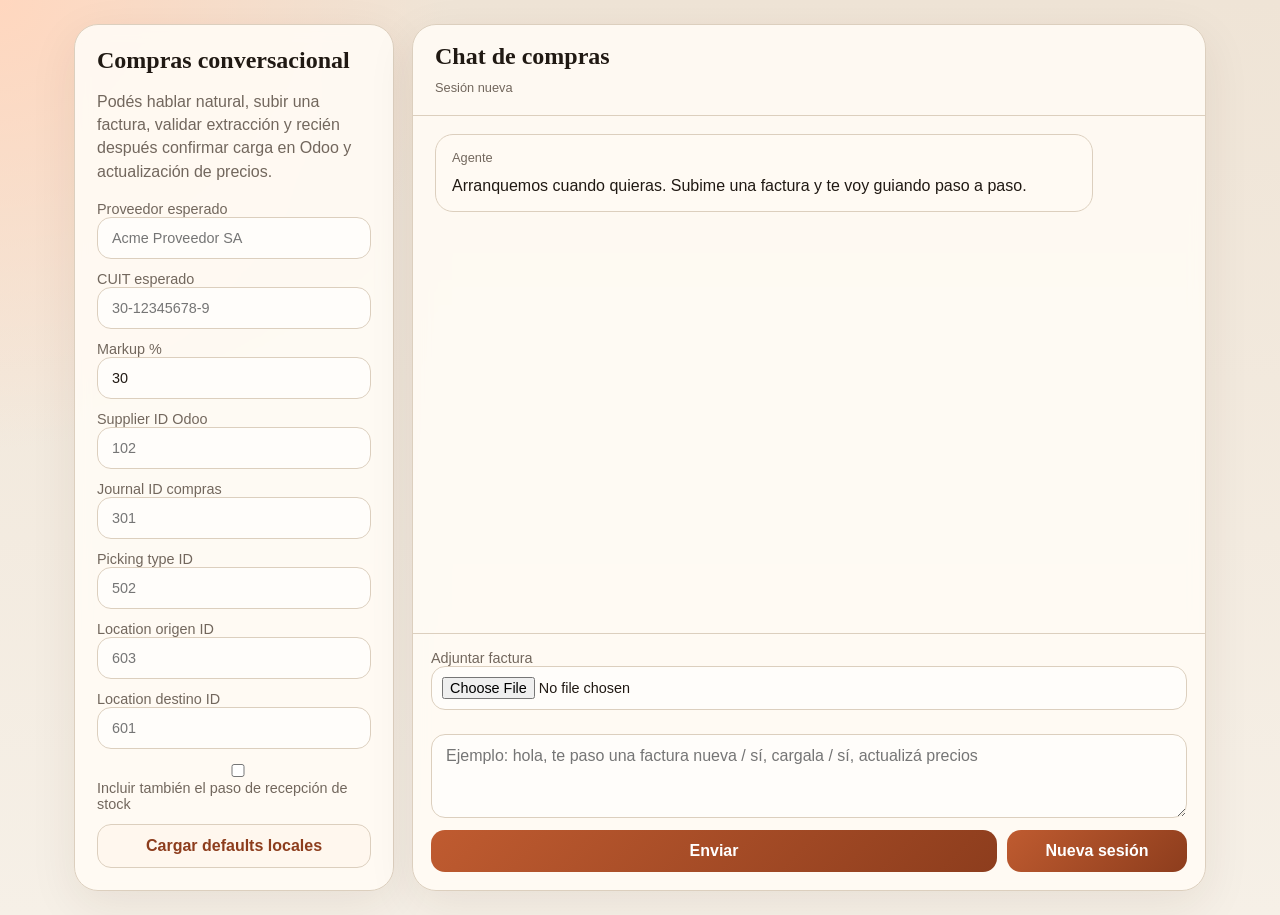
==== src/sumampa_odoo_agent/adapters/api/static/purchase_invoice_demo.html @ 11667cef "feat(odoo): bootstrap local purchase invoice chat workflow Set up the local Odoo 19 purchase flow wi" ====
<!doctype html>
<html lang="es">
  <head>
    <meta charset="utf-8" />
    <meta name="viewport" content="width=device-width, initial-scale=1" />
    <title>Sumampa Compras Chat</title>
    <style>
      :root {
        --bg: #f6f0e7;
        --panel: rgba(255, 251, 245, 0.92);
        --ink: #201913;
        --muted: #72675d;
        --line: #dccfbe;
        --accent: #bf5b30;
        --accent-dark: #8d3d1d;
        --bubble-user: #2c241e;
        --bubble-agent: #fffaf3;
        --ok: #2e7047;
      }
      * { box-sizing: border-box; }
      body {
        margin: 0;
        font-family: "IBM Plex Sans", "Segoe UI", sans-serif;
        color: var(--ink);
        background:
          radial-gradient(circle at 0% 0%, #ffd7bf 0, transparent 28rem),
          linear-gradient(180deg, #efe4d6, var(--bg));
      }
      .shell {
        max-width: 1180px;
        margin: 0 auto;
        padding: 24px;
        display: grid;
        grid-template-columns: 320px 1fr;
        gap: 18px;
      }
      .sidebar, .chat {
        background: var(--panel);
        border: 1px solid var(--line);
        border-radius: 24px;
        box-shadow: 0 14px 48px rgba(60, 36, 14, 0.08);
        backdrop-filter: blur(8px);
      }
      .sidebar { padding: 22px; }
      .chat {
        display: grid;
        grid-template-rows: auto 1fr auto;
        min-height: 84vh;
      }
      h1, h2 { margin: 0 0 10px; font-family: "IBM Plex Serif", Georgia, serif; }
      .lede { color: var(--muted); line-height: 1.45; margin-bottom: 18px; }
      label {
        display: block;
        font-size: 0.9rem;
        color: var(--muted);
        margin-bottom: 12px;
      }
      input, textarea, button {
        width: 100%;
        border-radius: 14px;
        border: 1px solid var(--line);
        padding: 12px 14px;
        font: inherit;
        color: var(--ink);
        background: #fffdfa;
      }
      input[type="file"] { padding: 10px; }
      textarea {
        resize: vertical;
        min-height: 84px;
      }
      button {
        border: none;
        color: white;
        font-weight: 600;
        cursor: pointer;
        background: linear-gradient(135deg, var(--accent), var(--accent-dark));
      }
      .ghost-button {
        background: #fff7ee;
        color: var(--accent-dark);
        border: 1px solid var(--line);
      }
      button:disabled { opacity: 0.45; cursor: not-allowed; }
      .head {
        padding: 18px 22px 14px;
        border-bottom: 1px solid var(--line);
      }
      .messages {
        padding: 18px 22px;
        overflow: auto;
        display: grid;
        gap: 14px;
        align-content: start;
      }
      .composer {
        border-top: 1px solid var(--line);
        padding: 16px 18px 18px;
        display: grid;
        gap: 12px;
      }
      .msg {
        max-width: 88%;
        padding: 14px 16px;
        border-radius: 18px;
        line-height: 1.45;
        animation: rise 180ms ease;
      }
      .msg.user {
        margin-left: auto;
        color: #fffaf1;
        background: var(--bubble-user);
      }
      .msg.agent {
        background: var(--bubble-agent);
        border: 1px solid var(--line);
      }
      .meta {
        font-size: 0.8rem;
        color: var(--muted);
        margin-bottom: 6px;
      }
      .pill {
        display: inline-flex;
        padding: 4px 10px;
        border-radius: 999px;
        background: #f0d2c1;
        color: #6d2f11;
        font-size: 0.78rem;
        margin-right: 6px;
        margin-bottom: 6px;
      }
      .ok { color: var(--ok); }
      .proposal {
        margin-top: 10px;
        border-top: 1px dashed var(--line);
        padding-top: 10px;
      }
      .proposal-line {
        padding: 8px 0;
        border-top: 1px dashed #eadfd2;
      }
      .toolbar {
        display: grid;
        grid-template-columns: 1fr 180px;
        gap: 10px;
      }
      pre {
        white-space: pre-wrap;
        word-break: break-word;
        font-size: 0.8rem;
        background: #211a15;
        color: #f9ecde;
        padding: 12px;
        border-radius: 14px;
        overflow: auto;
      }
      @keyframes rise {
        from { opacity: 0; transform: translateY(8px); }
        to { opacity: 1; transform: translateY(0); }
      }
      @media (max-width: 960px) {
        .shell { grid-template-columns: 1fr; }
        .chat { min-height: auto; }
      }
    </style>
  </head>
  <body>
    <div class="shell">
      <aside class="sidebar">
        <h1>Compras conversacional</h1>
        <p class="lede">
          Podés hablar natural, subir una factura, validar extracción y recién después confirmar
          carga en Odoo y actualización de precios.
        </p>
        <label>Proveedor esperado
          <input id="supplierName" type="text" placeholder="Acme Proveedor SA" />
        </label>
        <label>CUIT esperado
          <input id="supplierVat" type="text" placeholder="30-12345678-9" />
        </label>
        <label>Markup %
          <input id="markupPercentage" type="number" min="0" step="0.5" value="30" />
        </label>
        <label>Supplier ID Odoo
          <input id="supplierId" type="number" min="1" placeholder="102" />
        </label>
        <label>Journal ID compras
          <input id="journalId" type="number" min="1" placeholder="301" />
        </label>
        <label>Picking type ID
          <input id="pickingTypeId" type="number" min="1" placeholder="502" />
        </label>
        <label>Location origen ID
          <input id="locationId" type="number" min="1" placeholder="603" />
        </label>
        <label>Location destino ID
          <input id="locationDestId" type="number" min="1" placeholder="601" />
        </label>
        <label>
          <input id="createStockReceipt" type="checkbox" />
          Incluir también el paso de recepción de stock
        </label>
        <button id="loadDefaultsBtn" type="button" class="ghost-button">Cargar defaults locales</button>
      </aside>

      <section class="chat">
        <div class="head">
          <h2>Chat de compras</h2>
          <div class="meta" id="stageLabel">Sesión nueva</div>
        </div>
        <div class="messages" id="messages"></div>
        <div class="composer">
          <label>Adjuntar factura
            <input id="invoiceImage" type="file" accept="image/*,.pdf" />
          </label>
          <textarea id="messageInput" placeholder="Ejemplo: hola, te paso una factura nueva / sí, cargala / sí, actualizá precios"></textarea>
          <div class="toolbar">
            <button id="sendBtn">Enviar</button>
            <button id="resetBtn" type="button">Nueva sesión</button>
          </div>
        </div>
      </section>
    </div>

    <script>
      const messages = document.getElementById("messages");
      const stageLabel = document.getElementById("stageLabel");
      const sendBtn = document.getElementById("sendBtn");
      const resetBtn = document.getElementById("resetBtn");
      const loadDefaultsBtn = document.getElementById("loadDefaultsBtn");
      const messageInput = document.getElementById("messageInput");
      const invoiceImage = document.getElementById("invoiceImage");
      let sessionId = null;

      function escapeHtml(value) {
        return String(value)
          .replaceAll("&", "&amp;")
          .replaceAll("<", "&lt;")
          .replaceAll(">", "&gt;")
          .replaceAll('"', "&quot;");
      }

      function addMessage(role, html) {
        const node = document.createElement("article");
        node.className = `msg ${role}`;
        node.innerHTML = html;
        messages.appendChild(node);
        messages.scrollTop = messages.scrollHeight;
      }

      function renderProposal(proposal) {
        if (!proposal) return "";
        const warnings = proposal.warnings.length
          ? proposal.warnings.map((warning) => `<span class="pill">${escapeHtml(warning)}</span>`).join("")
          : `<span class="pill ok">Sin alertas fuertes</span>`;
        const lines = proposal.lines.map((line) => `
          <div class="proposal-line">
            <strong>${escapeHtml(line.description)}</strong><br />
            qty ${line.quantity} | IVA ${line.vat_rate}% | costo neto $${line.unit_price_net} | venta sugerida $${line.suggested_sale_price}<br />
            match: ${escapeHtml(line.product_match.display_name || "sin match")} (${Math.round((line.product_match.confidence || 0) * 100)}%)
          </div>
        `).join("");
        return `
          <div class="proposal">
            <div><strong>${escapeHtml(proposal.document_type || "Factura")}</strong> ${escapeHtml(proposal.invoice_number || "s/n")} | ${escapeHtml(proposal.invoice_date || "sin fecha")}</div>
            <div>Proveedor: ${escapeHtml(proposal.supplier_name || "sin proveedor")} | Total $${proposal.totals.total}</div>
            <div style="margin-top:8px">${warnings}</div>
            ${lines}
          </div>
        `;
      }

      function renderApplyResult(result) {
        if (!result) return "";
        return `
          <details style="margin-top:10px">
            <summary>Operaciones Odoo</summary>
            <pre>${escapeHtml(JSON.stringify(result, null, 2))}</pre>
          </details>
        `;
      }

      function appendAgentResponse(payload) {
        stageLabel.textContent = `Etapa: ${payload.stage} | sesión ${payload.session_id}`;
        const html = `
          <div class="meta">Agente</div>
          ${escapeHtml(payload.assistant_message).replaceAll("\n", "<br />")}
          ${renderProposal(payload.proposal)}
          ${renderApplyResult(payload.last_apply_result)}
        `;
        addMessage("agent", html);
      }

      function buildForm() {
        const form = new FormData();
        form.append("message", messageInput.value);
        if (sessionId) form.append("session_id", sessionId);
        form.append("supplier_name", document.getElementById("supplierName").value);
        form.append("supplier_vat", document.getElementById("supplierVat").value);
        form.append("markup_percentage", document.getElementById("markupPercentage").value || "30");
        form.append("supplier_id", document.getElementById("supplierId").value);
        form.append("journal_id", document.getElementById("journalId").value);
        form.append("picking_type_id", document.getElementById("pickingTypeId").value);
        form.append("location_id", document.getElementById("locationId").value);
        form.append("location_dest_id", document.getElementById("locationDestId").value);
        form.append("create_stock_receipt", document.getElementById("createStockReceipt").checked ? "true" : "false");
        if (invoiceImage.files[0]) form.append("invoice_image", invoiceImage.files[0]);
        return form;
      }

      async function fetchFirstHit(path, query) {
        const response = await fetch(`${path}?query=${encodeURIComponent(query)}&limit=1`);
        const payload = await response.json();
        if (!response.ok) throw new Error(payload.message || `Falló lookup ${path}`);
        if (!payload.hits?.length) throw new Error(`Sin resultados para ${query} en ${path}`);
        return payload.hits[0];
      }

      async function loadLocalDefaults() {
        loadDefaultsBtn.disabled = true;
        try {
          const [journal, pickingType, vendorLocation, stockLocation] = await Promise.all([
            fetchFirstHit("/api/v1/odoo/journals/search", "purchase"),
            fetchFirstHit("/api/v1/odoo/picking-types/search", "incoming"),
            fetchFirstHit("/api/v1/odoo/locations/search", "Vendors"),
            fetchFirstHit("/api/v1/odoo/locations/search", "Stock"),
          ]);
          document.getElementById("journalId").value = journal.id;
          document.getElementById("pickingTypeId").value = pickingType.id;
          document.getElementById("locationId").value = vendorLocation.id;
          document.getElementById("locationDestId").value = stockLocation.id;
          addMessage("agent", `
            <div class="meta">Sistema</div>
            Cargué defaults del backend activo.<br />
            journal ${journal.id}, picking ${pickingType.id}, origen ${vendorLocation.id}, destino ${stockLocation.id}.
          `);
        } catch (error) {
          addMessage("agent", `<strong>Error cargando defaults</strong><br />${escapeHtml(error.message)}`);
        } finally {
          loadDefaultsBtn.disabled = false;
        }
      }

      async function sendTurn() {
        const text = messageInput.value.trim();
        const file = invoiceImage.files[0];
        if (!text && !file) {
          addMessage("agent", "<strong>Falta input.</strong><br />Mandame un mensaje o adjuntá una factura.");
          return;
        }
        addMessage("user", `
          <div class="meta">Vos</div>
          ${text ? `${escapeHtml(text).replaceAll("\n", "<br />")}` : ""}
          ${file ? `<div class="pill">${escapeHtml(file.name)}</div>` : ""}
        `);
        sendBtn.disabled = true;
        try {
          const response = await fetch("/api/v1/odoo/purchase-chat/messages", {
            method: "POST",
            body: buildForm(),
          });
          const payload = await response.json();
          if (!response.ok) throw new Error(payload.message || "No se pudo procesar el turno.");
          sessionId = payload.session_id;
          appendAgentResponse(payload);
          messageInput.value = "";
          invoiceImage.value = "";
        } catch (error) {
          addMessage("agent", `<strong>Error</strong><br />${escapeHtml(error.message)}`);
        } finally {
          sendBtn.disabled = false;
        }
      }

      sendBtn.addEventListener("click", sendTurn);
      messageInput.addEventListener("keydown", (event) => {
        if ((event.metaKey || event.ctrlKey) && event.key === "Enter") sendTurn();
      });
      resetBtn.addEventListener("click", () => {
        sessionId = null;
        messages.innerHTML = "";
        stageLabel.textContent = "Sesión nueva";
        messageInput.value = "";
        invoiceImage.value = "";
        addMessage("agent", `
          <div class="meta">Agente</div>
          Arranquemos cuando quieras. Subime una factura y te voy guiando paso a paso.
        `);
      });
      loadDefaultsBtn.addEventListener("click", loadLocalDefaults);

      addMessage("agent", `
        <div class="meta">Agente</div>
        Arranquemos cuando quieras. Subime una factura y te voy guiando paso a paso.
      `);
    </script>
  </body>
</html>
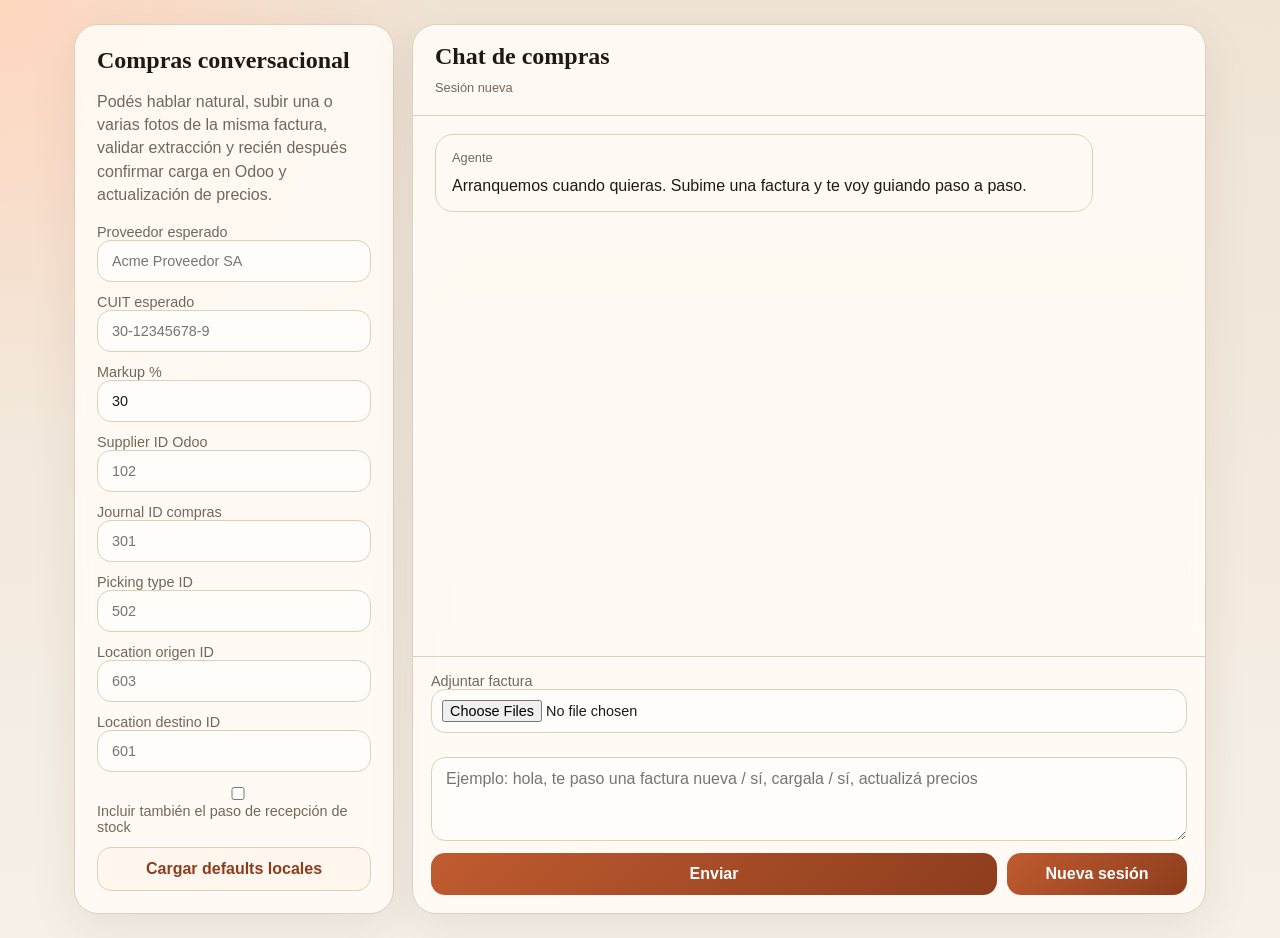
==== commit d3f138d9: "refactor(chat): remove fake runtimes and extract purchase resolution use cases Drop stub and rule-ba" ====
--- a/src/sumampa_odoo_agent/adapters/api/static/purchase_invoice_demo.html
+++ b/src/sumampa_odoo_agent/adapters/api/static/purchase_invoice_demo.html
@@ -170,7 +170,7 @@
       <aside class="sidebar">
         <h1>Compras conversacional</h1>
         <p class="lede">
-          Podés hablar natural, subir una factura, validar extracción y recién después confirmar
+          Podés hablar natural, subir una o varias fotos de la misma factura, validar extracción y recién después confirmar
           carga en Odoo y actualización de precios.
         </p>
         <label>Proveedor esperado
@@ -212,7 +212,7 @@
         <div class="messages" id="messages"></div>
         <div class="composer">
           <label>Adjuntar factura
-            <input id="invoiceImage" type="file" accept="image/*,.pdf" />
+            <input id="invoiceImage" type="file" accept="image/*,.pdf" multiple />
           </label>
           <textarea id="messageInput" placeholder="Ejemplo: hola, te paso una factura nueva / sí, cargala / sí, actualizá precios"></textarea>
           <div class="toolbar">
@@ -305,7 +305,9 @@
         form.append("location_id", document.getElementById("locationId").value);
         form.append("location_dest_id", document.getElementById("locationDestId").value);
         form.append("create_stock_receipt", document.getElementById("createStockReceipt").checked ? "true" : "false");
-        if (invoiceImage.files[0]) form.append("invoice_image", invoiceImage.files[0]);
+        for (const file of Array.from(invoiceImage.files || [])) {
+          form.append("invoice_images", file);
+        }
         return form;
       }
 
@@ -344,15 +346,15 @@
 
       async function sendTurn() {
         const text = messageInput.value.trim();
-        const file = invoiceImage.files[0];
-        if (!text && !file) {
+        const files = Array.from(invoiceImage.files || []);
+        if (!text && files.length === 0) {
           addMessage("agent", "<strong>Falta input.</strong><br />Mandame un mensaje o adjuntá una factura.");
           return;
         }
         addMessage("user", `
           <div class="meta">Vos</div>
           ${text ? `${escapeHtml(text).replaceAll("\n", "<br />")}` : ""}
-          ${file ? `<div class="pill">${escapeHtml(file.name)}</div>` : ""}
+          ${files.map((file) => `<div class="pill">${escapeHtml(file.name)}</div>`).join("")}
         `);
         sendBtn.disabled = true;
         try {
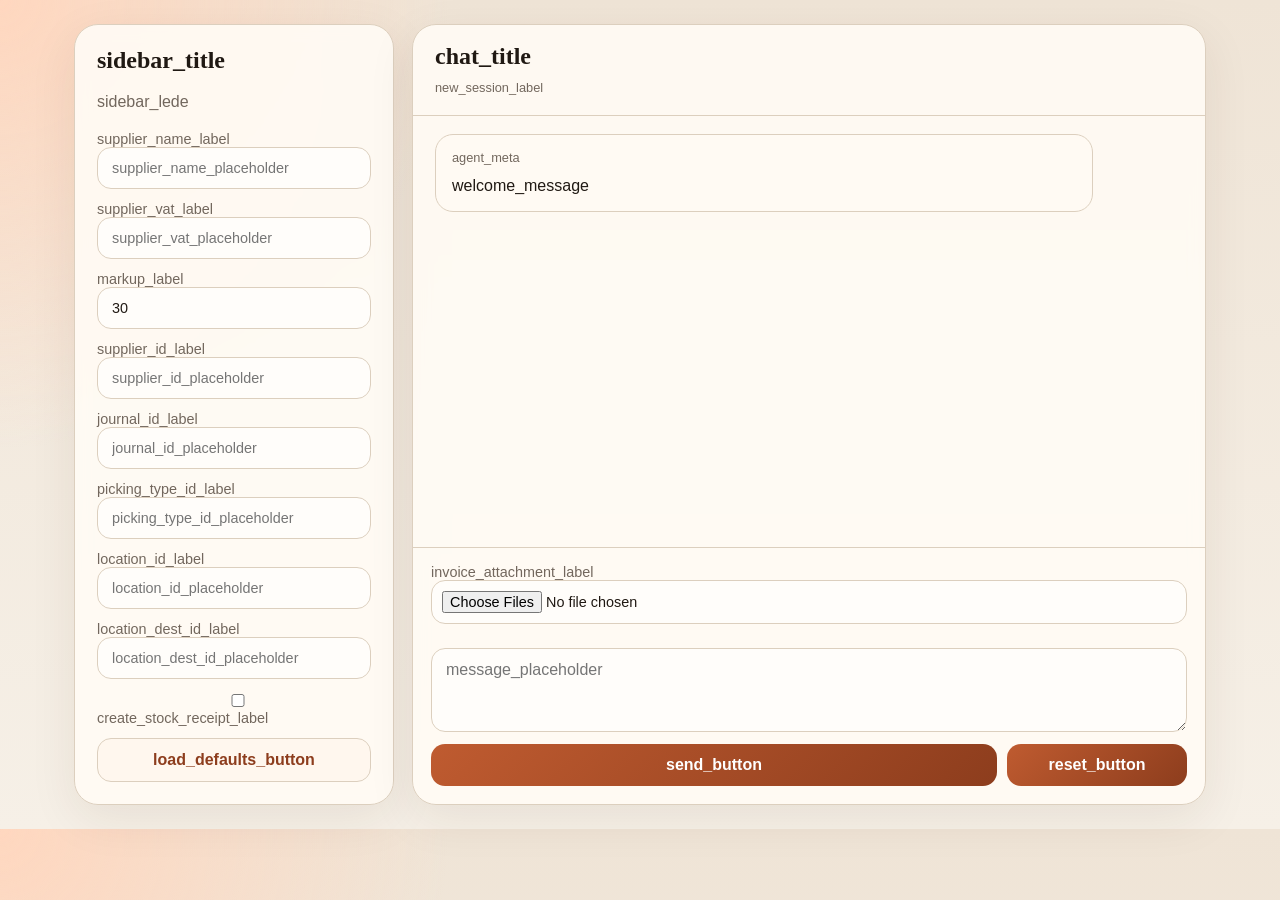
==== commit 563fb4b8: "refactor(copy): externalize runtime and demo messages Move backend runtime/API error copy into messa" ====
--- a/src/sumampa_odoo_agent/adapters/api/static/purchase_invoice_demo.html
+++ b/src/sumampa_odoo_agent/adapters/api/static/purchase_invoice_demo.html
@@ -168,62 +168,61 @@
   <body>
     <div class="shell">
       <aside class="sidebar">
-        <h1>Compras conversacional</h1>
-        <p class="lede">
-          Podés hablar natural, subir una o varias fotos de la misma factura, validar extracción y recién después confirmar
-          carga en Odoo y actualización de precios.
-        </p>
-        <label>Proveedor esperado
-          <input id="supplierName" type="text" placeholder="Acme Proveedor SA" />
-        </label>
-        <label>CUIT esperado
-          <input id="supplierVat" type="text" placeholder="30-12345678-9" />
-        </label>
-        <label>Markup %
+        <h1 data-copy-text="sidebar_title"></h1>
+        <p class="lede" data-copy-text="sidebar_lede"></p>
+        <label><span data-copy-text="supplier_name_label"></span>
+          <input id="supplierName" type="text" data-copy-placeholder="supplier_name_placeholder" />
+        </label>
+        <label><span data-copy-text="supplier_vat_label"></span>
+          <input id="supplierVat" type="text" data-copy-placeholder="supplier_vat_placeholder" />
+        </label>
+        <label><span data-copy-text="markup_label"></span>
           <input id="markupPercentage" type="number" min="0" step="0.5" value="30" />
         </label>
-        <label>Supplier ID Odoo
-          <input id="supplierId" type="number" min="1" placeholder="102" />
-        </label>
-        <label>Journal ID compras
-          <input id="journalId" type="number" min="1" placeholder="301" />
-        </label>
-        <label>Picking type ID
-          <input id="pickingTypeId" type="number" min="1" placeholder="502" />
-        </label>
-        <label>Location origen ID
-          <input id="locationId" type="number" min="1" placeholder="603" />
-        </label>
-        <label>Location destino ID
-          <input id="locationDestId" type="number" min="1" placeholder="601" />
+        <label><span data-copy-text="supplier_id_label"></span>
+          <input id="supplierId" type="number" min="1" data-copy-placeholder="supplier_id_placeholder" />
+        </label>
+        <label><span data-copy-text="journal_id_label"></span>
+          <input id="journalId" type="number" min="1" data-copy-placeholder="journal_id_placeholder" />
+        </label>
+        <label><span data-copy-text="picking_type_id_label"></span>
+          <input id="pickingTypeId" type="number" min="1" data-copy-placeholder="picking_type_id_placeholder" />
+        </label>
+        <label><span data-copy-text="location_id_label"></span>
+          <input id="locationId" type="number" min="1" data-copy-placeholder="location_id_placeholder" />
+        </label>
+        <label><span data-copy-text="location_dest_id_label"></span>
+          <input id="locationDestId" type="number" min="1" data-copy-placeholder="location_dest_id_placeholder" />
         </label>
         <label>
           <input id="createStockReceipt" type="checkbox" />
-          Incluir también el paso de recepción de stock
-        </label>
-        <button id="loadDefaultsBtn" type="button" class="ghost-button">Cargar defaults locales</button>
+          <span data-copy-text="create_stock_receipt_label"></span>
+        </label>
+        <button id="loadDefaultsBtn" type="button" class="ghost-button" data-copy-text="load_defaults_button"></button>
       </aside>
 
       <section class="chat">
         <div class="head">
-          <h2>Chat de compras</h2>
-          <div class="meta" id="stageLabel">Sesión nueva</div>
+          <h2 data-copy-text="chat_title"></h2>
+          <div class="meta" id="stageLabel"></div>
         </div>
         <div class="messages" id="messages"></div>
         <div class="composer">
-          <label>Adjuntar factura
+          <label><span data-copy-text="invoice_attachment_label"></span>
             <input id="invoiceImage" type="file" accept="image/*,.pdf" multiple />
           </label>
-          <textarea id="messageInput" placeholder="Ejemplo: hola, te paso una factura nueva / sí, cargala / sí, actualizá precios"></textarea>
+          <textarea id="messageInput" data-copy-placeholder="message_placeholder"></textarea>
           <div class="toolbar">
-            <button id="sendBtn">Enviar</button>
-            <button id="resetBtn" type="button">Nueva sesión</button>
+            <button id="sendBtn" data-copy-text="send_button"></button>
+            <button id="resetBtn" type="button" data-copy-text="reset_button"></button>
           </div>
         </div>
       </section>
     </div>
 
+    <script src="/demo/purchase-invoices-copy.js"></script>
     <script>
+      const COPY = window.PURCHASE_INVOICE_DEMO_COPY || {};
       const messages = document.getElementById("messages");
       const stageLabel = document.getElementById("stageLabel");
       const sendBtn = document.getElementById("sendBtn");
@@ -233,6 +232,28 @@
       const invoiceImage = document.getElementById("invoiceImage");
       let sessionId = null;
 
+      function t(key) {
+        return COPY[key] || key;
+      }
+
+      function formatCopy(key, params = {}) {
+        let template = t(key);
+        for (const [paramKey, value] of Object.entries(params)) {
+          template = template.replaceAll(`{${paramKey}}`, String(value));
+        }
+        return template;
+      }
+
+      function hydrateStaticCopy() {
+        document.querySelectorAll("[data-copy-text]").forEach((node) => {
+          node.textContent = t(node.dataset.copyText);
+        });
+        document.querySelectorAll("[data-copy-placeholder]").forEach((node) => {
+          node.placeholder = t(node.dataset.copyPlaceholder);
+        });
+        stageLabel.textContent = t("new_session_label");
+      }
+
       function escapeHtml(value) {
         return String(value)
           .replaceAll("&", "&amp;")
@@ -253,18 +274,29 @@
         if (!proposal) return "";
         const warnings = proposal.warnings.length
           ? proposal.warnings.map((warning) => `<span class="pill">${escapeHtml(warning)}</span>`).join("")
-          : `<span class="pill ok">Sin alertas fuertes</span>`;
+          : `<span class="pill ok">${escapeHtml(t("no_strong_warnings"))}</span>`;
         const lines = proposal.lines.map((line) => `
           <div class="proposal-line">
             <strong>${escapeHtml(line.description)}</strong><br />
-            qty ${line.quantity} | IVA ${line.vat_rate}% | costo neto $${line.unit_price_net} | venta sugerida $${line.suggested_sale_price}<br />
-            match: ${escapeHtml(line.product_match.display_name || "sin match")} (${Math.round((line.product_match.confidence || 0) * 100)}%)
+            ${escapeHtml(formatCopy("proposal_line_summary", {
+              quantity: line.quantity,
+              vat_rate: line.vat_rate,
+              unit_price_net: line.unit_price_net,
+              suggested_sale_price: line.suggested_sale_price,
+            }))}<br />
+            ${escapeHtml(formatCopy("proposal_match_summary", {
+              display_name: line.product_match.display_name || t("proposal_match_fallback"),
+              confidence: Math.round((line.product_match.confidence || 0) * 100),
+            }))}
           </div>
         `).join("");
         return `
           <div class="proposal">
-            <div><strong>${escapeHtml(proposal.document_type || "Factura")}</strong> ${escapeHtml(proposal.invoice_number || "s/n")} | ${escapeHtml(proposal.invoice_date || "sin fecha")}</div>
-            <div>Proveedor: ${escapeHtml(proposal.supplier_name || "sin proveedor")} | Total $${proposal.totals.total}</div>
+            <div><strong>${escapeHtml(proposal.document_type || t("proposal_document_fallback"))}</strong> ${escapeHtml(proposal.invoice_number || t("proposal_invoice_number_fallback"))} | ${escapeHtml(proposal.invoice_date || t("proposal_date_fallback"))}</div>
+            <div>${escapeHtml(formatCopy("proposal_supplier_total", {
+              supplier_name: proposal.supplier_name || t("proposal_supplier_fallback"),
+              total: proposal.totals.total,
+            }))}</div>
             <div style="margin-top:8px">${warnings}</div>
             ${lines}
           </div>
@@ -275,16 +307,19 @@
         if (!result) return "";
         return `
           <details style="margin-top:10px">
-            <summary>Operaciones Odoo</summary>
+            <summary>${escapeHtml(t("odoo_operations_summary"))}</summary>
             <pre>${escapeHtml(JSON.stringify(result, null, 2))}</pre>
           </details>
         `;
       }
 
       function appendAgentResponse(payload) {
-        stageLabel.textContent = `Etapa: ${payload.stage} | sesión ${payload.session_id}`;
+        stageLabel.textContent = formatCopy("stage_session_label", {
+          stage: payload.stage,
+          session_id: payload.session_id,
+        });
         const html = `
-          <div class="meta">Agente</div>
+          <div class="meta">${escapeHtml(t("agent_meta"))}</div>
           ${escapeHtml(payload.assistant_message).replaceAll("\n", "<br />")}
           ${renderProposal(payload.proposal)}
           ${renderApplyResult(payload.last_apply_result)}
@@ -314,8 +349,8 @@
       async function fetchFirstHit(path, query) {
         const response = await fetch(`${path}?query=${encodeURIComponent(query)}&limit=1`);
         const payload = await response.json();
-        if (!response.ok) throw new Error(payload.message || `Falló lookup ${path}`);
-        if (!payload.hits?.length) throw new Error(`Sin resultados para ${query} en ${path}`);
+        if (!response.ok) throw new Error(payload.message || formatCopy("lookup_failed", { path }));
+        if (!payload.hits?.length) throw new Error(formatCopy("lookup_no_results", { query, path }));
         return payload.hits[0];
       }
 
@@ -333,12 +368,16 @@
           document.getElementById("locationId").value = vendorLocation.id;
           document.getElementById("locationDestId").value = stockLocation.id;
           addMessage("agent", `
-            <div class="meta">Sistema</div>
-            Cargué defaults del backend activo.<br />
-            journal ${journal.id}, picking ${pickingType.id}, origen ${vendorLocation.id}, destino ${stockLocation.id}.
+            <div class="meta">${escapeHtml(t("system_meta"))}</div>
+            ${formatCopy("defaults_loaded_message", {
+              journal_id: journal.id,
+              picking_type_id: pickingType.id,
+              location_id: vendorLocation.id,
+              location_dest_id: stockLocation.id,
+            })}
           `);
         } catch (error) {
-          addMessage("agent", `<strong>Error cargando defaults</strong><br />${escapeHtml(error.message)}`);
+          addMessage("agent", `<strong>${escapeHtml(t("error_loading_defaults_title"))}</strong><br />${escapeHtml(error.message)}`);
         } finally {
           loadDefaultsBtn.disabled = false;
         }
@@ -348,11 +387,11 @@
         const text = messageInput.value.trim();
         const files = Array.from(invoiceImage.files || []);
         if (!text && files.length === 0) {
-          addMessage("agent", "<strong>Falta input.</strong><br />Mandame un mensaje o adjuntá una factura.");
+          addMessage("agent", `<strong>${escapeHtml(t("missing_input_title"))}</strong><br />${escapeHtml(t("missing_input_body"))}`);
           return;
         }
         addMessage("user", `
-          <div class="meta">Vos</div>
+          <div class="meta">${escapeHtml(t("user_meta"))}</div>
           ${text ? `${escapeHtml(text).replaceAll("\n", "<br />")}` : ""}
           ${files.map((file) => `<div class="pill">${escapeHtml(file.name)}</div>`).join("")}
         `);
@@ -363,13 +402,13 @@
             body: buildForm(),
           });
           const payload = await response.json();
-          if (!response.ok) throw new Error(payload.message || "No se pudo procesar el turno.");
+          if (!response.ok) throw new Error(payload.message || t("turn_processing_failed"));
           sessionId = payload.session_id;
           appendAgentResponse(payload);
           messageInput.value = "";
           invoiceImage.value = "";
         } catch (error) {
-          addMessage("agent", `<strong>Error</strong><br />${escapeHtml(error.message)}`);
+          addMessage("agent", `<strong>${escapeHtml(t("generic_error_title"))}</strong><br />${escapeHtml(error.message)}`);
         } finally {
           sendBtn.disabled = false;
         }
@@ -382,19 +421,20 @@
       resetBtn.addEventListener("click", () => {
         sessionId = null;
         messages.innerHTML = "";
-        stageLabel.textContent = "Sesión nueva";
+        stageLabel.textContent = t("new_session_label");
         messageInput.value = "";
         invoiceImage.value = "";
         addMessage("agent", `
-          <div class="meta">Agente</div>
-          Arranquemos cuando quieras. Subime una factura y te voy guiando paso a paso.
+          <div class="meta">${escapeHtml(t("agent_meta"))}</div>
+          ${escapeHtml(t("welcome_message"))}
         `);
       });
       loadDefaultsBtn.addEventListener("click", loadLocalDefaults);
 
+      hydrateStaticCopy();
       addMessage("agent", `
-        <div class="meta">Agente</div>
-        Arranquemos cuando quieras. Subime una factura y te voy guiando paso a paso.
+        <div class="meta">${escapeHtml(t("agent_meta"))}</div>
+        ${escapeHtml(t("welcome_message"))}
       `);
     </script>
   </body>
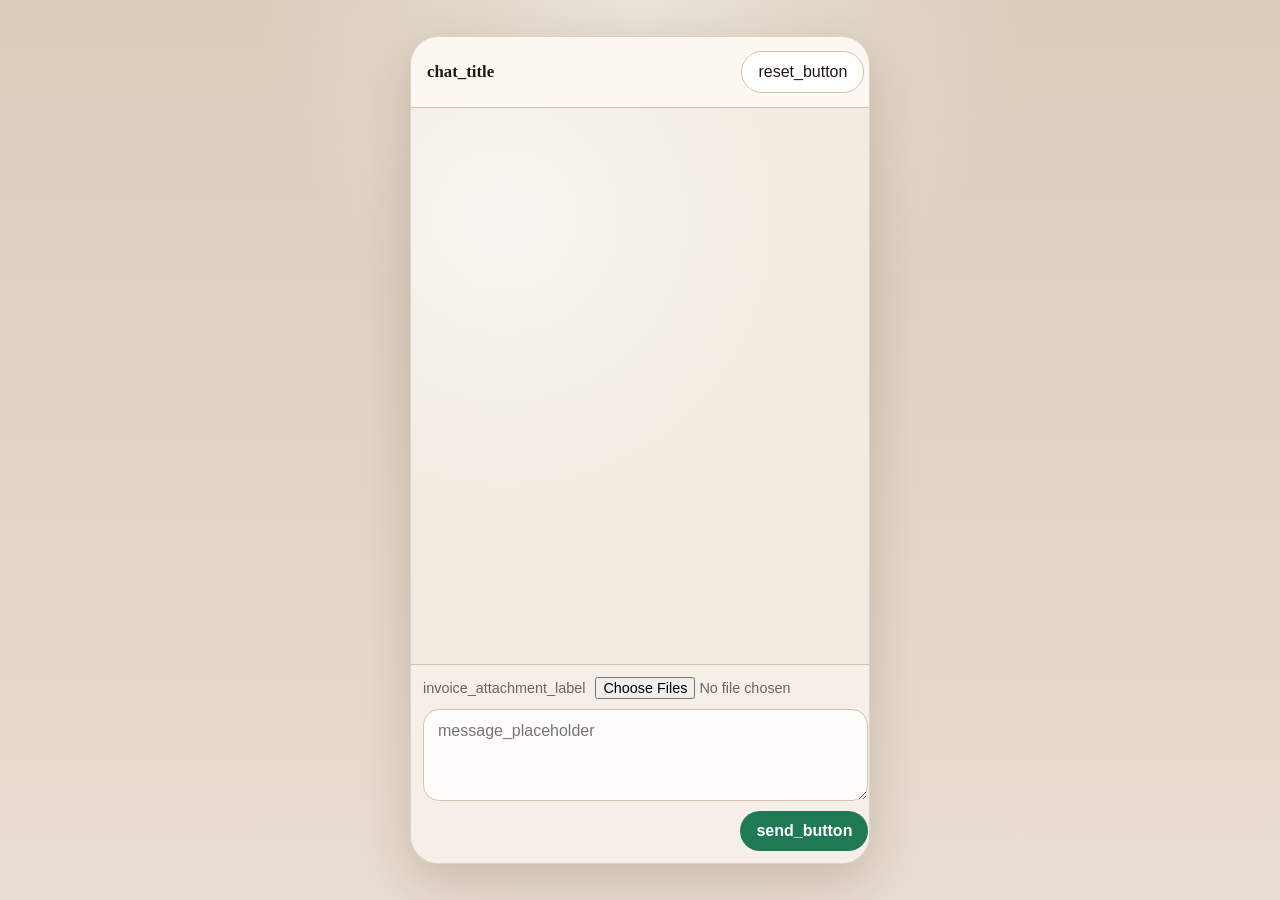
==== commit 4a246035: "fix(demo): remove synthetic chat messages from purchase ui The demo now stays silent until the backe" ====
--- a/src/sumampa_odoo_agent/adapters/api/static/purchase_invoice_demo.html
+++ b/src/sumampa_odoo_agent/adapters/api/static/purchase_invoice_demo.html
@@ -6,215 +6,196 @@
     <title>Sumampa Compras Chat</title>
     <style>
       :root {
-        --bg: #f6f0e7;
-        --panel: rgba(255, 251, 245, 0.92);
+        --bg: #e8ddd1;
+        --panel: #efe7dc;
+        --line: #d1c2b1;
         --ink: #201913;
-        --muted: #72675d;
-        --line: #dccfbe;
-        --accent: #bf5b30;
-        --accent-dark: #8d3d1d;
-        --bubble-user: #2c241e;
-        --bubble-agent: #fffaf3;
-        --ok: #2e7047;
+        --muted: #6d645b;
+        --user: #d8f7c9;
+        --agent: #ffffff;
+        --composer: #f6efe7;
+        --accent: #1f7a54;
       }
       * { box-sizing: border-box; }
+      html, body { height: 100%; }
       body {
         margin: 0;
+        min-height: 100dvh;
         font-family: "IBM Plex Sans", "Segoe UI", sans-serif;
         color: var(--ink);
         background:
-          radial-gradient(circle at 0% 0%, #ffd7bf 0, transparent 28rem),
-          linear-gradient(180deg, #efe4d6, var(--bg));
+          radial-gradient(circle at top, rgba(255, 255, 255, 0.45), transparent 24rem),
+          linear-gradient(180deg, #d9ccb9, var(--bg));
       }
       .shell {
-        max-width: 1180px;
+        width: min(100vw, 460px);
+        height: 100dvh;
         margin: 0 auto;
-        padding: 24px;
-        display: grid;
-        grid-template-columns: 320px 1fr;
-        gap: 18px;
-      }
-      .sidebar, .chat {
-        background: var(--panel);
-        border: 1px solid var(--line);
-        border-radius: 24px;
-        box-shadow: 0 14px 48px rgba(60, 36, 14, 0.08);
-        backdrop-filter: blur(8px);
-      }
-      .sidebar { padding: 22px; }
+      }
       .chat {
+        height: 100%;
         display: grid;
         grid-template-rows: auto 1fr auto;
-        min-height: 84vh;
-      }
-      h1, h2 { margin: 0 0 10px; font-family: "IBM Plex Serif", Georgia, serif; }
-      .lede { color: var(--muted); line-height: 1.45; margin-bottom: 18px; }
-      label {
-        display: block;
+        background: var(--panel);
+      }
+      .head {
+        display: flex;
+        align-items: center;
+        justify-content: space-between;
+        gap: 12px;
+        padding: 14px 16px;
+        border-bottom: 1px solid var(--line);
+        background: rgba(255, 250, 244, 0.82);
+        backdrop-filter: blur(8px);
+      }
+      .title {
+        margin: 0;
+        font-family: "IBM Plex Serif", Georgia, serif;
+        font-size: 1.05rem;
+      }
+      .messages {
+        min-height: 0;
+        overflow-y: auto;
+        padding: 16px 12px;
+        display: flex;
+        flex-direction: column;
+        gap: 10px;
+        background:
+          linear-gradient(rgba(255, 255, 255, 0.18), rgba(255, 255, 255, 0.18)),
+          radial-gradient(circle at 20% 20%, rgba(255, 255, 255, 0.45), transparent 18rem);
+      }
+      .msg {
+        max-width: 84%;
+        padding: 10px 12px;
+        border-radius: 16px;
+        line-height: 1.4;
+        box-shadow: 0 8px 24px rgba(58, 36, 15, 0.08);
+        animation: rise 160ms ease;
+      }
+      .msg.user {
+        align-self: flex-end;
+        background: var(--user);
+        border-bottom-right-radius: 6px;
+      }
+      .msg.agent {
+        align-self: flex-start;
+        background: var(--agent);
+        border: 1px solid rgba(0, 0, 0, 0.05);
+        border-bottom-left-radius: 6px;
+      }
+      .meta {
+        margin-bottom: 4px;
+        font-size: 0.76rem;
+        color: var(--muted);
+      }
+      .msg-body {
+        white-space: pre-wrap;
+        word-break: break-word;
+      }
+      .composer {
+        display: grid;
+        gap: 10px;
+        padding: 12px;
+        border-top: 1px solid var(--line);
+        background: var(--composer);
+      }
+      .status {
+        min-height: 1.1rem;
+        margin: 0;
+        font-size: 0.82rem;
+        color: var(--muted);
+      }
+      .attach-row {
+        display: flex;
+        align-items: center;
+        gap: 10px;
+        color: var(--muted);
         font-size: 0.9rem;
-        color: var(--muted);
-        margin-bottom: 12px;
-      }
-      input, textarea, button {
+      }
+      .attach-row input[type="file"] {
+        min-width: 0;
+        font: inherit;
+      }
+      textarea,
+      button {
+        font: inherit;
+      }
+      textarea {
         width: 100%;
-        border-radius: 14px;
+        min-height: 92px;
+        max-height: 180px;
+        resize: vertical;
         border: 1px solid var(--line);
+        border-radius: 16px;
         padding: 12px 14px;
-        font: inherit;
         color: var(--ink);
         background: #fffdfa;
       }
-      input[type="file"] { padding: 10px; }
-      textarea {
-        resize: vertical;
-        min-height: 84px;
+      .actions {
+        display: grid;
+        grid-template-columns: 1fr auto;
+        gap: 10px;
       }
       button {
         border: none;
+        border-radius: 999px;
+        padding: 11px 16px;
+        cursor: pointer;
+      }
+      #sendBtn {
+        background: var(--accent);
         color: white;
         font-weight: 600;
-        cursor: pointer;
-        background: linear-gradient(135deg, var(--accent), var(--accent-dark));
-      }
-      .ghost-button {
-        background: #fff7ee;
-        color: var(--accent-dark);
+      }
+      #resetBtn {
+        background: white;
+        color: var(--ink);
         border: 1px solid var(--line);
       }
-      button:disabled { opacity: 0.45; cursor: not-allowed; }
-      .head {
-        padding: 18px 22px 14px;
-        border-bottom: 1px solid var(--line);
-      }
-      .messages {
-        padding: 18px 22px;
-        overflow: auto;
-        display: grid;
-        gap: 14px;
-        align-content: start;
-      }
-      .composer {
-        border-top: 1px solid var(--line);
-        padding: 16px 18px 18px;
-        display: grid;
-        gap: 12px;
-      }
-      .msg {
-        max-width: 88%;
-        padding: 14px 16px;
-        border-radius: 18px;
-        line-height: 1.45;
-        animation: rise 180ms ease;
-      }
-      .msg.user {
-        margin-left: auto;
-        color: #fffaf1;
-        background: var(--bubble-user);
-      }
-      .msg.agent {
-        background: var(--bubble-agent);
-        border: 1px solid var(--line);
-      }
-      .meta {
-        font-size: 0.8rem;
-        color: var(--muted);
-        margin-bottom: 6px;
-      }
-      .pill {
-        display: inline-flex;
-        padding: 4px 10px;
-        border-radius: 999px;
-        background: #f0d2c1;
-        color: #6d2f11;
-        font-size: 0.78rem;
-        margin-right: 6px;
-        margin-bottom: 6px;
-      }
-      .ok { color: var(--ok); }
-      .proposal {
-        margin-top: 10px;
-        border-top: 1px dashed var(--line);
-        padding-top: 10px;
-      }
-      .proposal-line {
-        padding: 8px 0;
-        border-top: 1px dashed #eadfd2;
-      }
-      .toolbar {
-        display: grid;
-        grid-template-columns: 1fr 180px;
-        gap: 10px;
-      }
-      pre {
-        white-space: pre-wrap;
-        word-break: break-word;
-        font-size: 0.8rem;
-        background: #211a15;
-        color: #f9ecde;
-        padding: 12px;
-        border-radius: 14px;
-        overflow: auto;
+      button:disabled {
+        opacity: 0.5;
+        cursor: not-allowed;
       }
       @keyframes rise {
-        from { opacity: 0; transform: translateY(8px); }
+        from { opacity: 0; transform: translateY(6px); }
         to { opacity: 1; transform: translateY(0); }
       }
-      @media (max-width: 960px) {
-        .shell { grid-template-columns: 1fr; }
-        .chat { min-height: auto; }
+      @media (min-width: 640px) {
+        body {
+          display: grid;
+          place-items: center;
+          padding: 16px;
+        }
+        .shell {
+          height: min(92dvh, 860px);
+        }
+        .chat {
+          border: 1px solid rgba(86, 63, 39, 0.12);
+          border-radius: 28px;
+          overflow: hidden;
+          box-shadow: 0 18px 50px rgba(53, 34, 17, 0.18);
+        }
       }
     </style>
   </head>
   <body>
     <div class="shell">
-      <aside class="sidebar">
-        <h1 data-copy-text="sidebar_title"></h1>
-        <p class="lede" data-copy-text="sidebar_lede"></p>
-        <label><span data-copy-text="supplier_name_label"></span>
-          <input id="supplierName" type="text" data-copy-placeholder="supplier_name_placeholder" />
-        </label>
-        <label><span data-copy-text="supplier_vat_label"></span>
-          <input id="supplierVat" type="text" data-copy-placeholder="supplier_vat_placeholder" />
-        </label>
-        <label><span data-copy-text="markup_label"></span>
-          <input id="markupPercentage" type="number" min="0" step="0.5" value="30" />
-        </label>
-        <label><span data-copy-text="supplier_id_label"></span>
-          <input id="supplierId" type="number" min="1" data-copy-placeholder="supplier_id_placeholder" />
-        </label>
-        <label><span data-copy-text="journal_id_label"></span>
-          <input id="journalId" type="number" min="1" data-copy-placeholder="journal_id_placeholder" />
-        </label>
-        <label><span data-copy-text="picking_type_id_label"></span>
-          <input id="pickingTypeId" type="number" min="1" data-copy-placeholder="picking_type_id_placeholder" />
-        </label>
-        <label><span data-copy-text="location_id_label"></span>
-          <input id="locationId" type="number" min="1" data-copy-placeholder="location_id_placeholder" />
-        </label>
-        <label><span data-copy-text="location_dest_id_label"></span>
-          <input id="locationDestId" type="number" min="1" data-copy-placeholder="location_dest_id_placeholder" />
-        </label>
-        <label>
-          <input id="createStockReceipt" type="checkbox" />
-          <span data-copy-text="create_stock_receipt_label"></span>
-        </label>
-        <button id="loadDefaultsBtn" type="button" class="ghost-button" data-copy-text="load_defaults_button"></button>
-      </aside>
-
       <section class="chat">
         <div class="head">
-          <h2 data-copy-text="chat_title"></h2>
-          <div class="meta" id="stageLabel"></div>
+          <h1 class="title" data-copy-text="chat_title"></h1>
+          <button id="resetBtn" type="button" data-copy-text="reset_button"></button>
         </div>
         <div class="messages" id="messages"></div>
         <div class="composer">
-          <label><span data-copy-text="invoice_attachment_label"></span>
+          <label class="attach-row">
+            <span data-copy-text="invoice_attachment_label"></span>
             <input id="invoiceImage" type="file" accept="image/*,.pdf" multiple />
           </label>
+          <p class="status" id="statusLine" hidden></p>
           <textarea id="messageInput" data-copy-placeholder="message_placeholder"></textarea>
-          <div class="toolbar">
-            <button id="sendBtn" data-copy-text="send_button"></button>
-            <button id="resetBtn" type="button" data-copy-text="reset_button"></button>
+          <div class="actions">
+            <div></div>
+            <button id="sendBtn" type="button" data-copy-text="send_button"></button>
           </div>
         </div>
       </section>
@@ -224,24 +205,26 @@
     <script>
       const COPY = window.PURCHASE_INVOICE_DEMO_COPY || {};
       const messages = document.getElementById("messages");
-      const stageLabel = document.getElementById("stageLabel");
       const sendBtn = document.getElementById("sendBtn");
       const resetBtn = document.getElementById("resetBtn");
-      const loadDefaultsBtn = document.getElementById("loadDefaultsBtn");
       const messageInput = document.getElementById("messageInput");
       const invoiceImage = document.getElementById("invoiceImage");
+      const statusLine = document.getElementById("statusLine");
+      const runtimeContext = {
+        supplier_name: "",
+        supplier_vat: "",
+        markup_percentage: "30",
+        supplier_id: "",
+        journal_id: "",
+        picking_type_id: "",
+        location_id: "",
+        location_dest_id: "",
+        create_stock_receipt: "true",
+      };
       let sessionId = null;
 
       function t(key) {
         return COPY[key] || key;
-      }
-
-      function formatCopy(key, params = {}) {
-        let template = t(key);
-        for (const [paramKey, value] of Object.entries(params)) {
-          template = template.replaceAll(`{${paramKey}}`, String(value));
-        }
-        return template;
       }
 
       function hydrateStaticCopy() {
@@ -251,95 +234,36 @@
         document.querySelectorAll("[data-copy-placeholder]").forEach((node) => {
           node.placeholder = t(node.dataset.copyPlaceholder);
         });
-        stageLabel.textContent = t("new_session_label");
-      }
-
-      function escapeHtml(value) {
-        return String(value)
-          .replaceAll("&", "&amp;")
-          .replaceAll("<", "&lt;")
-          .replaceAll(">", "&gt;")
-          .replaceAll('"', "&quot;");
-      }
-
-      function addMessage(role, html) {
+      }
+
+      function addMessage(role, text) {
         const node = document.createElement("article");
+        const meta = document.createElement("div");
+        const body = document.createElement("div");
+
         node.className = `msg ${role}`;
-        node.innerHTML = html;
+        meta.className = "meta";
+        meta.textContent = role === "agent" ? t("agent_meta") : t("user_meta");
+        body.className = "msg-body";
+        body.textContent = text;
+
+        node.append(meta, body);
         messages.appendChild(node);
         messages.scrollTop = messages.scrollHeight;
       }
 
-      function renderProposal(proposal) {
-        if (!proposal) return "";
-        const warnings = proposal.warnings.length
-          ? proposal.warnings.map((warning) => `<span class="pill">${escapeHtml(warning)}</span>`).join("")
-          : `<span class="pill ok">${escapeHtml(t("no_strong_warnings"))}</span>`;
-        const lines = proposal.lines.map((line) => `
-          <div class="proposal-line">
-            <strong>${escapeHtml(line.description)}</strong><br />
-            ${escapeHtml(formatCopy("proposal_line_summary", {
-              quantity: line.quantity,
-              vat_rate: line.vat_rate,
-              unit_price_net: line.unit_price_net,
-              suggested_sale_price: line.suggested_sale_price,
-            }))}<br />
-            ${escapeHtml(formatCopy("proposal_match_summary", {
-              display_name: line.product_match.display_name || t("proposal_match_fallback"),
-              confidence: Math.round((line.product_match.confidence || 0) * 100),
-            }))}
-          </div>
-        `).join("");
-        return `
-          <div class="proposal">
-            <div><strong>${escapeHtml(proposal.document_type || t("proposal_document_fallback"))}</strong> ${escapeHtml(proposal.invoice_number || t("proposal_invoice_number_fallback"))} | ${escapeHtml(proposal.invoice_date || t("proposal_date_fallback"))}</div>
-            <div>${escapeHtml(formatCopy("proposal_supplier_total", {
-              supplier_name: proposal.supplier_name || t("proposal_supplier_fallback"),
-              total: proposal.totals.total,
-            }))}</div>
-            <div style="margin-top:8px">${warnings}</div>
-            ${lines}
-          </div>
-        `;
-      }
-
-      function renderApplyResult(result) {
-        if (!result) return "";
-        return `
-          <details style="margin-top:10px">
-            <summary>${escapeHtml(t("odoo_operations_summary"))}</summary>
-            <pre>${escapeHtml(JSON.stringify(result, null, 2))}</pre>
-          </details>
-        `;
-      }
-
-      function appendAgentResponse(payload) {
-        stageLabel.textContent = formatCopy("stage_session_label", {
-          stage: payload.stage,
-          session_id: payload.session_id,
-        });
-        const html = `
-          <div class="meta">${escapeHtml(t("agent_meta"))}</div>
-          ${escapeHtml(payload.assistant_message).replaceAll("\n", "<br />")}
-          ${renderProposal(payload.proposal)}
-          ${renderApplyResult(payload.last_apply_result)}
-        `;
-        addMessage("agent", html);
+      function setStatus(text = "") {
+        statusLine.textContent = text;
+        statusLine.hidden = !text;
       }
 
       function buildForm() {
         const form = new FormData();
         form.append("message", messageInput.value);
         if (sessionId) form.append("session_id", sessionId);
-        form.append("supplier_name", document.getElementById("supplierName").value);
-        form.append("supplier_vat", document.getElementById("supplierVat").value);
-        form.append("markup_percentage", document.getElementById("markupPercentage").value || "30");
-        form.append("supplier_id", document.getElementById("supplierId").value);
-        form.append("journal_id", document.getElementById("journalId").value);
-        form.append("picking_type_id", document.getElementById("pickingTypeId").value);
-        form.append("location_id", document.getElementById("locationId").value);
-        form.append("location_dest_id", document.getElementById("locationDestId").value);
-        form.append("create_stock_receipt", document.getElementById("createStockReceipt").checked ? "true" : "false");
+        for (const [key, value] of Object.entries(runtimeContext)) {
+          form.append(key, value);
+        }
         for (const file of Array.from(invoiceImage.files || [])) {
           form.append("invoice_images", file);
         }
@@ -349,13 +273,13 @@
       async function fetchFirstHit(path, query) {
         const response = await fetch(`${path}?query=${encodeURIComponent(query)}&limit=1`);
         const payload = await response.json();
-        if (!response.ok) throw new Error(payload.message || formatCopy("lookup_failed", { path }));
-        if (!payload.hits?.length) throw new Error(formatCopy("lookup_no_results", { query, path }));
+        if (!response.ok || !payload.hits?.length) {
+          throw new Error(`${path}:${query}`);
+        }
         return payload.hits[0];
       }
 
       async function loadLocalDefaults() {
-        loadDefaultsBtn.disabled = true;
         try {
           const [journal, pickingType, vendorLocation, stockLocation] = await Promise.all([
             fetchFirstHit("/api/v1/odoo/journals/search", "purchase"),
@@ -363,79 +287,75 @@
             fetchFirstHit("/api/v1/odoo/locations/search", "Vendors"),
             fetchFirstHit("/api/v1/odoo/locations/search", "Stock"),
           ]);
-          document.getElementById("journalId").value = journal.id;
-          document.getElementById("pickingTypeId").value = pickingType.id;
-          document.getElementById("locationId").value = vendorLocation.id;
-          document.getElementById("locationDestId").value = stockLocation.id;
-          addMessage("agent", `
-            <div class="meta">${escapeHtml(t("system_meta"))}</div>
-            ${formatCopy("defaults_loaded_message", {
-              journal_id: journal.id,
-              picking_type_id: pickingType.id,
-              location_id: vendorLocation.id,
-              location_dest_id: stockLocation.id,
-            })}
-          `);
+          runtimeContext.journal_id = String(journal.id);
+          runtimeContext.picking_type_id = String(pickingType.id);
+          runtimeContext.location_id = String(vendorLocation.id);
+          runtimeContext.location_dest_id = String(stockLocation.id);
         } catch (error) {
-          addMessage("agent", `<strong>${escapeHtml(t("error_loading_defaults_title"))}</strong><br />${escapeHtml(error.message)}`);
-        } finally {
-          loadDefaultsBtn.disabled = false;
-        }
+          console.warn(t("defaults_load_failed"), error);
+        }
+      }
+
+      function buildUserTurnText(text, files) {
+        const chunks = [];
+        if (text) chunks.push(text);
+        if (files.length) chunks.push(files.map((file) => file.name).join("\n"));
+        return chunks.join("\n");
       }
 
       async function sendTurn() {
         const text = messageInput.value.trim();
         const files = Array.from(invoiceImage.files || []);
         if (!text && files.length === 0) {
-          addMessage("agent", `<strong>${escapeHtml(t("missing_input_title"))}</strong><br />${escapeHtml(t("missing_input_body"))}`);
+          setStatus(t("missing_input_status"));
+          messageInput.focus();
           return;
         }
-        addMessage("user", `
-          <div class="meta">${escapeHtml(t("user_meta"))}</div>
-          ${text ? `${escapeHtml(text).replaceAll("\n", "<br />")}` : ""}
-          ${files.map((file) => `<div class="pill">${escapeHtml(file.name)}</div>`).join("")}
-        `);
+
+        setStatus("");
+        addMessage("user", buildUserTurnText(text, files));
         sendBtn.disabled = true;
+
         try {
           const response = await fetch("/api/v1/odoo/purchase-chat/messages", {
             method: "POST",
             body: buildForm(),
           });
           const payload = await response.json();
-          if (!response.ok) throw new Error(payload.message || t("turn_processing_failed"));
+          if (!response.ok) {
+            throw new Error(payload.message || t("turn_processing_failed"));
+          }
           sessionId = payload.session_id;
-          appendAgentResponse(payload);
+          addMessage("agent", payload.assistant_message || "");
           messageInput.value = "";
           invoiceImage.value = "";
+          setStatus("");
         } catch (error) {
-          addMessage("agent", `<strong>${escapeHtml(t("generic_error_title"))}</strong><br />${escapeHtml(error.message)}`);
+          setStatus(error.message || t("turn_processing_failed"));
         } finally {
           sendBtn.disabled = false;
         }
       }
 
-      sendBtn.addEventListener("click", sendTurn);
-      messageInput.addEventListener("keydown", (event) => {
-        if ((event.metaKey || event.ctrlKey) && event.key === "Enter") sendTurn();
-      });
-      resetBtn.addEventListener("click", () => {
+      function resetConversation() {
         sessionId = null;
         messages.innerHTML = "";
-        stageLabel.textContent = t("new_session_label");
         messageInput.value = "";
         invoiceImage.value = "";
-        addMessage("agent", `
-          <div class="meta">${escapeHtml(t("agent_meta"))}</div>
-          ${escapeHtml(t("welcome_message"))}
-        `);
+        setStatus("");
+      }
+
+      sendBtn.addEventListener("click", sendTurn);
+      resetBtn.addEventListener("click", resetConversation);
+      messageInput.addEventListener("keydown", (event) => {
+        if ((event.metaKey || event.ctrlKey) && event.key === "Enter") {
+          sendTurn();
+        }
       });
-      loadDefaultsBtn.addEventListener("click", loadLocalDefaults);
 
       hydrateStaticCopy();
-      addMessage("agent", `
-        <div class="meta">${escapeHtml(t("agent_meta"))}</div>
-        ${escapeHtml(t("welcome_message"))}
-      `);
+      resetConversation();
+      loadLocalDefaults();
     </script>
   </body>
 </html>
